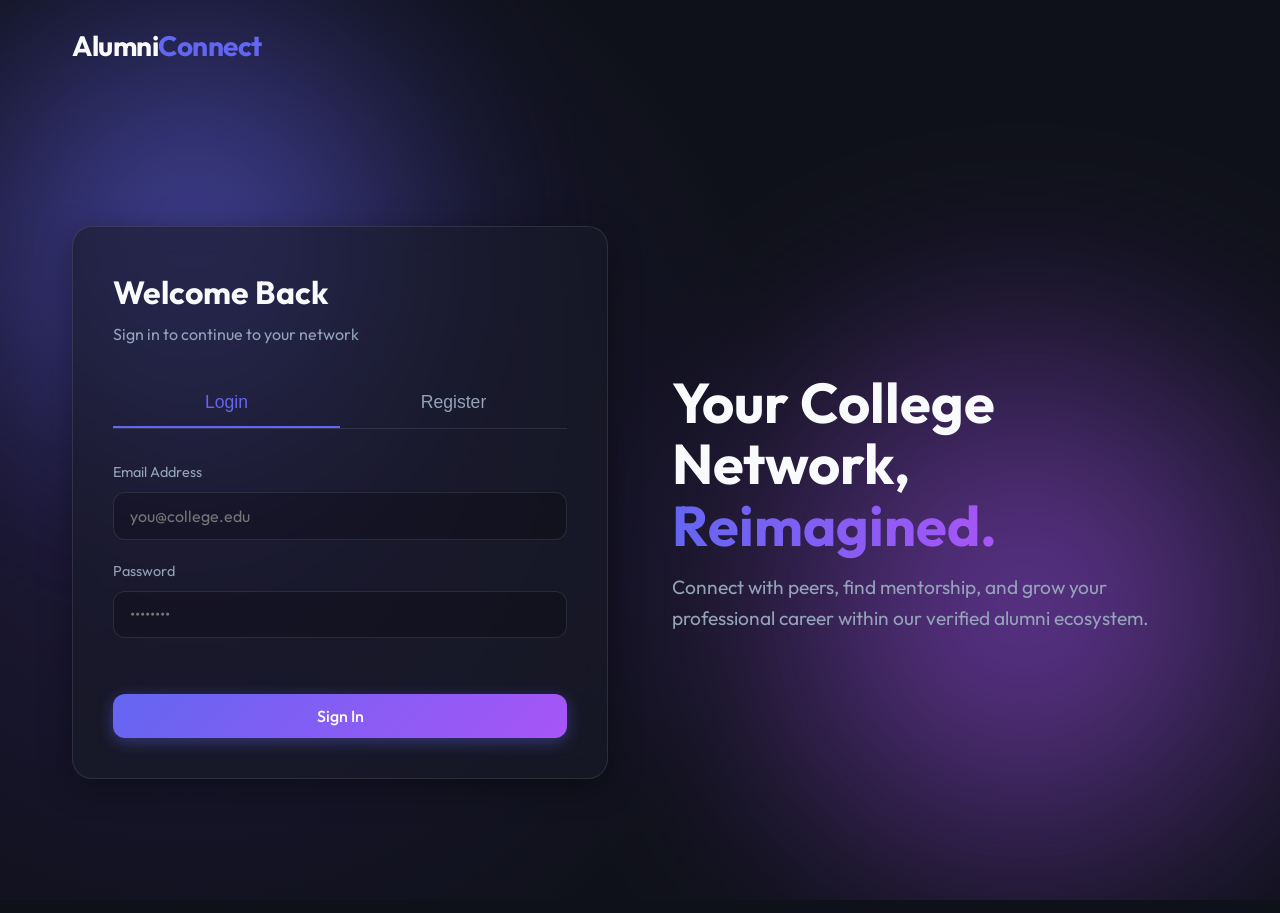
==== alumni-portal/src/main/resources/static/index.html @ bdf1ec40 "Initial commit" ====
<!DOCTYPE html>
<html lang="en">
<head>
    <meta charset="UTF-8">
    <meta name="viewport" content="width=device-width, initial-scale=1.0">
    <meta name="description" content="Connect with alumni, expand your network, and manage your professional profile on the College Alumni Portal.">
    <title>AlumniConnect | College Alumni Tracking & Networking Portal</title>
    
    <!-- Google Fonts -->
    <link rel="preconnect" href="https://fonts.googleapis.com">
    <link rel="preconnect" href="https://fonts.gstatic.com" crossorigin>
    <link href="https://fonts.googleapis.com/css2?family=Outfit:wght@300;400;500;600;700&display=swap" rel="stylesheet">
    
    <link rel="stylesheet" href="css/style.css">
</head>
<body>
    <div class="background-animation">
        <div class="blob blob-1"></div>
        <div class="blob blob-2"></div>
    </div>

    <nav class="navbar">
        <div class="container nav-container">
            <h1 class="logo">Alumni<span>Connect</span></h1>
        </div>
    </nav>

    <main class="container auth-container">
        <div class="auth-card glass-panel">
            <div class="auth-header">
                <h2>Welcome Back</h2>
                <p>Sign in to continue to your network</p>
            </div>

            <div class="auth-tabs">
                <button class="tab-btn active" onclick="switchTab('login')">Login</button>
                <button class="tab-btn" onclick="switchTab('register')">Register</button>
            </div>

            <!-- Login Form -->
            <form id="loginForm" class="auth-form active">
                <div class="form-group">
                    <label for="loginEmail">Email Address</label>
                    <input type="email" id="loginEmail" required placeholder="you@college.edu">
                </div>
                <div class="form-group">
                    <label for="loginPassword">Password</label>
                    <input type="password" id="loginPassword" required placeholder="••••••••">
                </div>
                <div id="loginError" class="error-msg"></div>
                <button type="submit" class="btn btn-primary btn-block">
                    <span>Sign In</span>
                    <div class="loader hidden"></div>
                </button>
            </form>

            <!-- Register Form -->
            <form id="registerForm" class="auth-form">
                <div class="form-row">
                    <div class="form-group">
                        <label for="regFirstName">First Name</label>
                        <input type="text" id="regFirstName" required placeholder="John">
                    </div>
                    <div class="form-group">
                        <label for="regLastName">Last Name</label>
                        <input type="text" id="regLastName" required placeholder="Doe">
                    </div>
                </div>
                <div class="form-group">
                    <label for="regEmail">Email Address</label>
                    <input type="email" id="regEmail" required placeholder="you@college.edu">
                </div>
                <div class="form-group">
                    <label for="regPassword">Password</label>
                    <input type="password" id="regPassword" required placeholder="••••••••" minlength="8">
                </div>
                <div id="regError" class="error-msg"></div>
                <button type="submit" class="btn btn-primary btn-block">
                    <span>Create Account</span>
                    <div class="loader hidden"></div>
                </button>
            </form>
        </div>
        
        <div class="hero-text">
            <h2>Your College Network, <span>Reimagined.</span></h2>
            <p>Connect with peers, find mentorship, and grow your professional career within our verified alumni ecosystem.</p>
        </div>
    </main>

    <script src="js/app.js"></script>
</body>
</html>
---- alumni-portal/src/main/resources/static/css/style.css ----
/* ==========================================================================
   Design System & Tokens
   ========================================================================== */
:root {
    /* Colors - Deep Violet & Indigo Theme */
    --clr-bg: #0f111a;
    --clr-surface: rgba(25, 28, 41, 0.6);
    --clr-surface-hover: rgba(45, 50, 75, 0.7);
    --clr-primary: #6366f1;
    --clr-primary-hover: #4f46e5;
    --clr-secondary: #a855f7;
    --clr-text: #f8fafc;
    --clr-text-muted: #94a3b8;
    --clr-border: rgba(255, 255, 255, 0.1);
    --clr-error: #ef4444;
    --clr-success: #10b981;
    --clr-warning: #f59e0b;

    /* Typography */
    --font-main: 'Outfit', sans-serif;
    
    /* Effects */
    --shadow-glass: 0 8px 32px 0 rgba(0, 0, 0, 0.37);
    --blur-glass: blur(12px);
    --radius-md: 12px;
    --radius-lg: 20px;
    --transition: all 0.3s cubic-bezier(0.4, 0, 0.2, 1);
}

* {
    margin: 0;
    padding: 0;
    box-sizing: border-box;
}

body {
    font-family: var(--font-main);
    background-color: var(--clr-bg);
    color: var(--clr-text);
    min-height: 100vh;
    overflow-x: hidden;
    line-height: 1.6;
}

/* ==========================================================================
   Background Animations (Glassmorphism)
   ========================================================================== */
.background-animation {
    position: fixed;
    top: 0; left: 0; right: 0; bottom: 0;
    z-index: -1;
    overflow: hidden;
    background: radial-gradient(circle at 15% 50%, rgba(31, 25, 60, 1), var(--clr-bg) 50%);
}

.blob {
    position: absolute;
    filter: blur(80px);
    opacity: 0.6;
    animation: float 20s ease-in-out infinite;
}

.blob-1 {
    top: -10%; left: -10%;
    width: 50vw; height: 50vw;
    background: radial-gradient(circle, var(--clr-primary) 0%, transparent 70%);
}

.blob-2 {
    bottom: -10%; right: -10%;
    width: 60vw; height: 60vw;
    background: radial-gradient(circle, var(--clr-secondary) 0%, transparent 70%);
    animation-delay: -5s;
}

.blob-alt {
    background: radial-gradient(circle, #10b98133 0%, transparent 70%);
}

@keyframes float {
    0%, 100% { transform: translate(0, 0) scale(1); }
    33% { transform: translate(30px, -50px) scale(1.1); }
    66% { transform: translate(-20px, 20px) scale(0.9); }
}

/* ==========================================================================
   Layout & Utilities
   ========================================================================== */
.container {
    max-width: 1200px;
    margin: 0 auto;
    padding: 0 2rem;
}

.glass-panel {
    background: var(--clr-surface);
    backdrop-filter: var(--blur-glass);
    -webkit-backdrop-filter: var(--blur-glass);
    border: 1px solid var(--clr-border);
    border-radius: var(--radius-lg);
    box-shadow: var(--shadow-glass);
}

.hidden { display: none !important; }

/* ==========================================================================
   Navigation
   ========================================================================== */
.navbar {
    padding: 1.5rem 0;
    position: sticky;
    top: 0;
    z-index: 100;
}

.nav-container {
    display: flex;
    justify-content: space-between;
    align-items: center;
}

.logo {
    font-size: 1.75rem;
    font-weight: 700;
    letter-spacing: -0.5px;
}
.logo span {
    color: var(--clr-primary);
}

/* ==========================================================================
   Buttons
   ========================================================================== */
.btn {
    font-family: var(--font-main);
    font-weight: 500;
    padding: 0.75rem 1.5rem;
    border-radius: var(--radius-md);
    border: none;
    cursor: pointer;
    transition: var(--transition);
    display: inline-flex;
    align-items: center;
    justify-content: center;
    font-size: 1rem;
}

.btn-primary {
    background: linear-gradient(135deg, var(--clr-primary), var(--clr-secondary));
    color: white;
    box-shadow: 0 4px 15px rgba(99, 102, 241, 0.4);
}

.btn-primary:hover {
    transform: translateY(-2px);
    box-shadow: 0 6px 20px rgba(99, 102, 241, 0.6);
}

.btn-outline {
    background: transparent;
    border: 1px solid var(--clr-border);
    color: var(--clr-text);
}
.btn-outline:hover {
    background: rgba(255,255,255,0.05);
}

.btn-sm { padding: 0.4rem 1rem; font-size: 0.9rem; }
.btn-block { width: 100%; }
.btn-success { background: var(--clr-success); color: #fff; }
.btn-danger { background: var(--clr-error); color: #fff; }

/* ==========================================================================
   Forms & Inputs
   ========================================================================== */
.form-group {
    margin-bottom: 1.25rem;
    width: 100%;
}

.form-row {
    display: flex;
    gap: 1rem;
}

label {
    display: block;
    margin-bottom: 0.5rem;
    font-size: 0.9rem;
    color: var(--clr-text-muted);
}

input, textarea {
    width: 100%;
    padding: 0.8rem 1rem;
    background: rgba(0, 0, 0, 0.2);
    border: 1px solid var(--clr-border);
    border-radius: var(--radius-md);
    color: var(--clr-text);
    font-family: var(--font-main);
    font-size: 1rem;
    transition: var(--transition);
}

input:focus, textarea:focus {
    outline: none;
    border-color: var(--clr-primary);
    box-shadow: 0 0 0 3px rgba(99, 102, 241, 0.2);
}

/* ==========================================================================
   Auth Page
   ========================================================================== */
.auth-container {
    display: grid;
    grid-template-columns: 1fr 1fr;
    gap: 4rem;
    align-items: center;
    min-height: calc(100vh - 80px);
}

.hero-text h2 {
    font-size: 3.5rem;
    line-height: 1.1;
    margin-bottom: 1rem;
}
.hero-text span {
    background: linear-gradient(to right, var(--clr-primary), var(--clr-secondary));
    -webkit-background-clip: text;
    -webkit-text-fill-color: transparent;
}
.hero-text p {
    font-size: 1.2rem;
    color: var(--clr-text-muted);
}

.auth-card {
    padding: 2.5rem;
}

.auth-header { margin-bottom: 2rem; }
.auth-header h2 { font-size: 2rem; margin-bottom: 0.2rem; }
.auth-header p { color: var(--clr-text-muted); }

.auth-tabs {
    display: flex;
    margin-bottom: 2rem;
    border-bottom: 1px solid var(--clr-border);
}
.tab-btn {
    flex: 1;
    background: none;
    border: none;
    color: var(--clr-text-muted);
    padding: 0.8rem;
    font-size: 1.1rem;
    cursor: pointer;
    border-bottom: 2px solid transparent;
    transition: var(--transition);
}
.tab-btn.active {
    color: var(--clr-primary);
    border-bottom-color: var(--clr-primary);
}

.auth-form { display: none; animation: fadeIn 0.4s ease forwards; }
.auth-form.active { display: block; }

.error-msg {
    color: var(--clr-error);
    font-size: 0.9rem;
    margin-bottom: 1rem;
    min-height: 20px;
}

/* ==========================================================================
   Dashboard Layout
   ========================================================================== */
.dashboard-layout {
    display: grid;
    grid-template-columns: 250px 1fr;
    gap: 2rem;
    padding-top: 2rem;
    padding-bottom: 4rem;
}

.sidebar { padding: 1.5rem; }
.nav-links { list-style: none; }
.nav-links li { margin-bottom: 0.5rem; }
.nav-btn {
    width: 100%;
    text-align: left;
    background: none;
    border: none;
    color: var(--clr-text-muted);
    padding: 1rem;
    border-radius: var(--radius-md);
    cursor: pointer;
    font-size: 1rem;
    transition: var(--transition);
}
.nav-btn:hover { background: rgba(255,255,255,0.05); color: var(--clr-text); }
.nav-btn.active {
    background: linear-gradient(90deg, rgba(99, 102, 241, 0.1), transparent);
    color: var(--clr-primary);
    border-left: 3px solid var(--clr-primary);
}

.dashboard-section {
    padding: 2.5rem;
    display: none;
    animation: fadeIn 0.4s ease forwards;
}
.dashboard-section.active { display: block; }

.section-header {
    margin-bottom: 2rem;
    display: flex;
    justify-content: space-between;
    align-items: flex-start;
}
.section-header h2 { font-size: 2rem; }
.section-header p { color: var(--clr-text-muted); }
.subsection-title {
    margin: 2rem 0 1rem;
    padding-bottom: 0.5rem;
    border-bottom: 1px solid var(--clr-border);
    font-size: 1.2rem;
}

.alert {
    padding: 1rem;
    border-radius: var(--radius-md);
    margin-bottom: 1.5rem;
    background: rgba(16, 185, 129, 0.1);
    color: var(--clr-success);
    border: 1px solid rgba(16, 185, 129, 0.2);
}
.alert.error {
    background: rgba(239, 68, 68, 0.1);
    color: var(--clr-error);
    border-color: rgba(239, 68, 68, 0.2);
}

.badge {
    padding: 0.4rem 0.8rem;
    border-radius: 20px;
    font-size: 0.85rem;
    font-weight: 600;
}
.badge.pending { background: rgba(245, 158, 11, 0.2); color: var(--clr-warning); }
.badge.verified { background: rgba(16, 185, 129, 0.2); color: var(--clr-success); }
.badge.rejected { background: rgba(239, 68, 68, 0.2); color: var(--clr-error); }

/* ==========================================================================
   Directory & Cards
   ========================================================================== */
.search-bar {
    display: flex;
    gap: 1rem;
    margin-bottom: 2rem;
}

.grid-container {
    display: grid;
    grid-template-columns: repeat(auto-fill, minmax(280px, 1fr));
    gap: 1.5rem;
}

.alumni-card {
    background: rgba(255,255,255,0.02);
    border: 1px solid var(--clr-border);
    border-radius: var(--radius-md);
    padding: 1.5rem;
    transition: var(--transition);
    cursor: pointer;
}
.alumni-card:hover {
    transform: translateY(-5px);
    background: var(--clr-surface-hover);
    border-color: rgba(255,255,255,0.2);
}
.alumni-card h3 { font-size: 1.3rem; margin-bottom: 0.2rem; }
.alumni-card .dept { color: var(--clr-primary); font-size: 0.9rem; margin-bottom: 1rem; }
.alumni-card .company { color: var(--clr-text-muted); font-size: 0.9rem; }

/* ==========================================================================
   Verification List (Admin)
   ========================================================================== */
.list-container { display: flex; flex-direction: column; gap: 1rem; }
.list-item {
    display: flex;
    justify-content: space-between;
    align-items: center;
    padding: 1.5rem;
    background: rgba(255,255,255,0.02);
    border: 1px solid var(--clr-border);
    border-radius: var(--radius-md);
}
.list-item-info h3 { margin-bottom: 0.2rem; }
.list-item-info p { color: var(--clr-text-muted); font-size: 0.9rem; }
.list-item-actions { display: flex; gap: 0.5rem; }

/* ==========================================================================
   Modal
   ========================================================================== */
.modal {
    display: none;
    position: fixed;
    z-index: 1000;
    left: 0; top: 0; width: 100%; height: 100%;
    background-color: rgba(0,0,0,0.6);
    backdrop-filter: blur(5px);
    align-items: center;
    justify-content: center;
}
.modal.show { display: flex; animation: fadeIn 0.3s; }
.modal-content {
    width: 100%;
    max-width: 600px;
    padding: 2.5rem;
    position: relative;
    max-height: 90vh;
    overflow-y: auto;
}
.close {
    position: absolute;
    right: 1.5rem; top: 1.5rem;
    font-size: 1.5rem;
    cursor: pointer;
    color: var(--clr-text-muted);
}
.close:hover { color: var(--clr-text); }
.modal-detail { margin-bottom: 1rem; }
.modal-detail label { display: inline-block; width: 120px; color: var(--clr-text-muted); margin-bottom:0;}
.modal-detail span { font-weight: 500; }

/* Loader */
.loader {
    border: 3px solid rgba(255,255,255,0.1);
    border-top: 3px solid #fff;
    border-radius: 50%;
    width: 20px; height: 20px;
    animation: spin 1s linear infinite;
}
.loader-container { width: 100%; display: flex; justify-content: center; padding: 2rem; grid-column: 1 / -1; }

@keyframes spin { 0% { transform: rotate(0deg); } 100% { transform: rotate(360deg); } }
@keyframes fadeIn { from { opacity: 0; transform: translateY(10px); } to { opacity: 1; transform: translateY(0); } }

/* Responsive */
@media (max-width: 768px) {
    .auth-container { grid-template-columns: 1fr; gap: 2rem; }
    .hero-text { grid-row: 1; text-align: center; }
    .dashboard-layout { grid-template-columns: 1fr; }
    .form-row { flex-direction: column; gap: 0; }
}
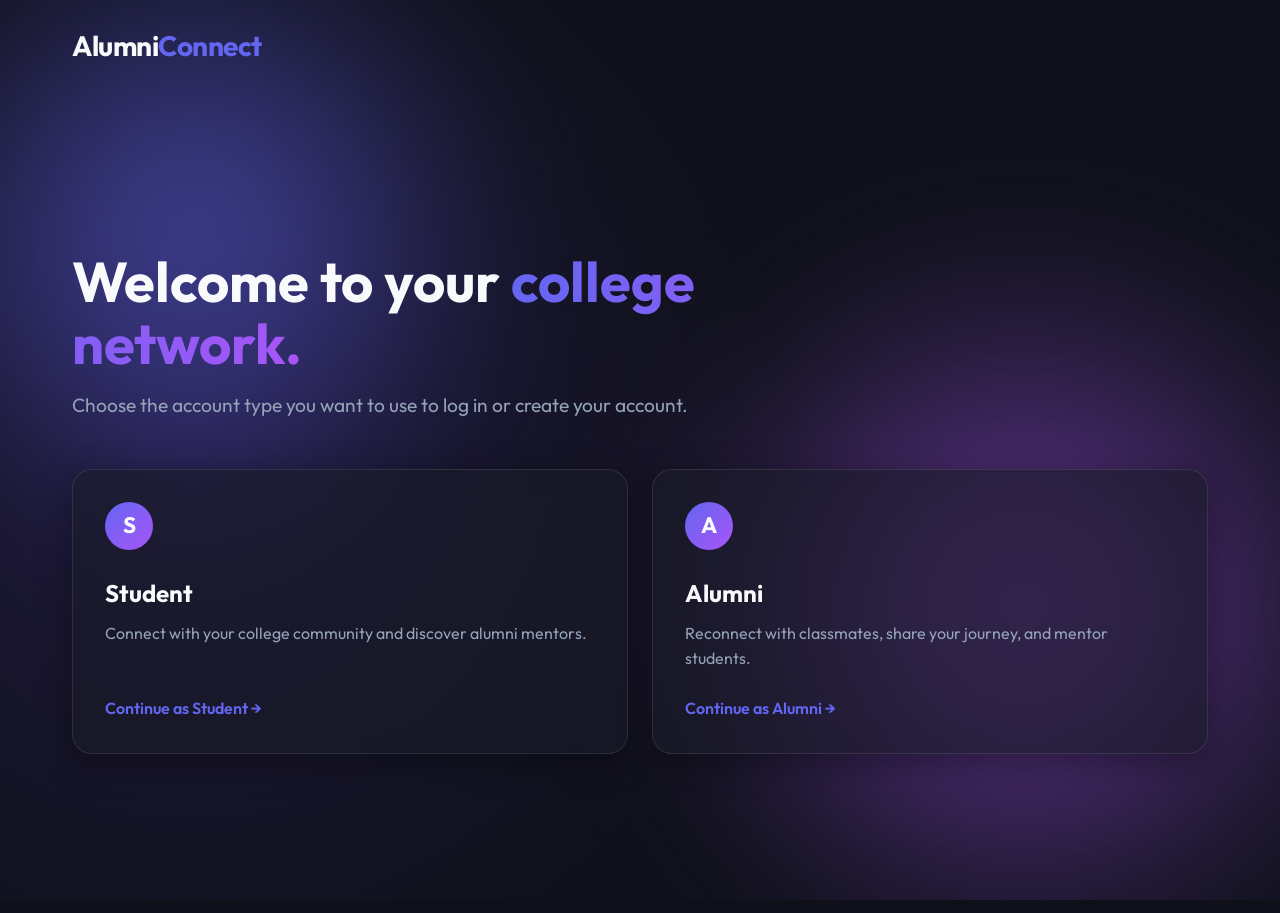
==== commit 644808d2: "Complete six alumni portal feature tasks Co-authored-by: Copilot App <223556219+Copilot@users.norepl" ====
--- a/alumni-portal/src/main/resources/static/index.html
+++ b/alumni-portal/src/main/resources/static/index.html
@@ -3,14 +3,11 @@
 <head>
     <meta charset="UTF-8">
     <meta name="viewport" content="width=device-width, initial-scale=1.0">
-    <meta name="description" content="Connect with alumni, expand your network, and manage your professional profile on the College Alumni Portal.">
-    <title>AlumniConnect | College Alumni Tracking & Networking Portal</title>
-    
-    <!-- Google Fonts -->
+    <meta name="description" content="Choose your AlumniConnect account type.">
+    <title>AlumniConnect | Choose your account</title>
     <link rel="preconnect" href="https://fonts.googleapis.com">
     <link rel="preconnect" href="https://fonts.gstatic.com" crossorigin>
     <link href="https://fonts.googleapis.com/css2?family=Outfit:wght@300;400;500;600;700&display=swap" rel="stylesheet">
-    
     <link rel="stylesheet" href="css/style.css">
 </head>
 <body>
@@ -25,69 +22,26 @@
         </div>
     </nav>
 
-    <main class="container auth-container">
-        <div class="auth-card glass-panel">
-            <div class="auth-header">
-                <h2>Welcome Back</h2>
-                <p>Sign in to continue to your network</p>
-            </div>
+    <main class="container role-container">
+        <div class="hero-text role-hero">
+            <h2>Welcome to your <span>college network.</span></h2>
+            <p>Choose the account type you want to use to log in or create your account.</p>
+        </div>
 
-            <div class="auth-tabs">
-                <button class="tab-btn active" onclick="switchTab('login')">Login</button>
-                <button class="tab-btn" onclick="switchTab('register')">Register</button>
-            </div>
-
-            <!-- Login Form -->
-            <form id="loginForm" class="auth-form active">
-                <div class="form-group">
-                    <label for="loginEmail">Email Address</label>
-                    <input type="email" id="loginEmail" required placeholder="you@college.edu">
-                </div>
-                <div class="form-group">
-                    <label for="loginPassword">Password</label>
-                    <input type="password" id="loginPassword" required placeholder="••••••••">
-                </div>
-                <div id="loginError" class="error-msg"></div>
-                <button type="submit" class="btn btn-primary btn-block">
-                    <span>Sign In</span>
-                    <div class="loader hidden"></div>
-                </button>
-            </form>
-
-            <!-- Register Form -->
-            <form id="registerForm" class="auth-form">
-                <div class="form-row">
-                    <div class="form-group">
-                        <label for="regFirstName">First Name</label>
-                        <input type="text" id="regFirstName" required placeholder="John">
-                    </div>
-                    <div class="form-group">
-                        <label for="regLastName">Last Name</label>
-                        <input type="text" id="regLastName" required placeholder="Doe">
-                    </div>
-                </div>
-                <div class="form-group">
-                    <label for="regEmail">Email Address</label>
-                    <input type="email" id="regEmail" required placeholder="you@college.edu">
-                </div>
-                <div class="form-group">
-                    <label for="regPassword">Password</label>
-                    <input type="password" id="regPassword" required placeholder="••••••••" minlength="8">
-                </div>
-                <div id="regError" class="error-msg"></div>
-                <button type="submit" class="btn btn-primary btn-block">
-                    <span>Create Account</span>
-                    <div class="loader hidden"></div>
-                </button>
-            </form>
-        </div>
-        
-        <div class="hero-text">
-            <h2>Your College Network, <span>Reimagined.</span></h2>
-            <p>Connect with peers, find mentorship, and grow your professional career within our verified alumni ecosystem.</p>
+        <div class="role-options">
+            <a class="role-card glass-panel" href="student.html">
+                <div class="role-icon">S</div>
+                <h3>Student</h3>
+                <p>Connect with your college community and discover alumni mentors.</p>
+                <span class="role-link">Continue as Student &rarr;</span>
+            </a>
+            <a class="role-card glass-panel" href="alumni.html">
+                <div class="role-icon">A</div>
+                <h3>Alumni</h3>
+                <p>Reconnect with classmates, share your journey, and mentor students.</p>
+                <span class="role-link">Continue as Alumni &rarr;</span>
+            </a>
         </div>
     </main>
-
-    <script src="js/app.js"></script>
 </body>
 </html>
--- a/alumni-portal/src/main/resources/static/css/style.css
+++ b/alumni-portal/src/main/resources/static/css/style.css
@@ -18,7 +18,7 @@
 
     /* Typography */
     --font-main: 'Outfit', sans-serif;
-    
+
     /* Effects */
     --shadow-glass: 0 8px 32px 0 rgba(0, 0, 0, 0.37);
     --blur-glass: blur(12px);
@@ -271,6 +271,108 @@
     font-size: 0.9rem;
     margin-bottom: 1rem;
     min-height: 20px;
+}
+
+.success-msg {
+    color: var(--clr-success);
+    font-size: 0.9rem;
+    margin-bottom: 1rem;
+    min-height: 20px;
+}
+
+.dashboard-overview {
+    display: grid;
+    grid-template-columns: repeat(2, minmax(0, 1fr));
+    gap: 1rem;
+    margin-bottom: 2rem;
+}
+
+.overview-card {
+    padding: 1.25rem;
+    border: 1px solid var(--clr-border);
+    border-radius: var(--radius-md);
+    background: rgba(255, 255, 255, 0.03);
+}
+
+.overview-card strong {
+    display: block;
+    margin: 0.3rem 0;
+    font-size: 1.15rem;
+}
+
+.overview-card p {
+    color: var(--clr-text-muted);
+    font-size: 0.9rem;
+}
+
+.overview-label {
+    color: var(--clr-primary);
+    font-size: 0.72rem;
+    font-weight: 700;
+    letter-spacing: 0.08em;
+}
+
+/* ==========================================================================
+   Role Selection
+   ========================================================================== */
+.role-container {
+    min-height: calc(100vh - 80px);
+    display: flex;
+    flex-direction: column;
+    justify-content: center;
+    gap: 3rem;
+}
+
+.role-hero {
+    max-width: 720px;
+}
+
+.role-options {
+    display: grid;
+    grid-template-columns: repeat(2, minmax(0, 1fr));
+    gap: 1.5rem;
+}
+
+.role-card {
+    padding: 2rem;
+    color: var(--clr-text);
+    text-decoration: none;
+    transition: var(--transition);
+}
+
+.role-card:hover {
+    transform: translateY(-6px);
+    background: var(--clr-surface-hover);
+    border-color: rgba(255, 255, 255, 0.25);
+}
+
+.role-icon {
+    display: grid;
+    place-items: center;
+    width: 3rem;
+    height: 3rem;
+    margin-bottom: 1.5rem;
+    border-radius: 50%;
+    background: linear-gradient(135deg, var(--clr-primary), var(--clr-secondary));
+    font-size: 1.4rem;
+    font-weight: 700;
+}
+
+.role-card h3 {
+    margin-bottom: 0.5rem;
+    font-size: 1.5rem;
+}
+
+.role-card p {
+    min-height: 3.2rem;
+    color: var(--clr-text-muted);
+}
+
+.role-link {
+    display: inline-block;
+    margin-top: 1.5rem;
+    color: var(--clr-primary);
+    font-weight: 600;
 }
 
 /* ==========================================================================
@@ -340,6 +442,21 @@
     background: rgba(239, 68, 68, 0.1);
     color: var(--clr-error);
     border-color: rgba(239, 68, 68, 0.2);
+}
+
+.student-highlight {
+    display: flex;
+    flex-direction: column;
+    gap: 0.25rem;
+    margin-bottom: 1.5rem;
+    padding: 1rem 1.25rem;
+    border-left: 3px solid var(--clr-primary);
+    border-radius: var(--radius-md);
+    background: rgba(99, 102, 241, 0.1);
+}
+
+.student-highlight span {
+    color: var(--clr-text-muted);
 }
 
 .badge {
@@ -452,6 +569,8 @@
 @media (max-width: 768px) {
     .auth-container { grid-template-columns: 1fr; gap: 2rem; }
     .hero-text { grid-row: 1; text-align: center; }
+    .role-options { grid-template-columns: 1fr; }
+    .dashboard-overview { grid-template-columns: 1fr; }
     .dashboard-layout { grid-template-columns: 1fr; }
     .form-row { flex-direction: column; gap: 0; }
 }
